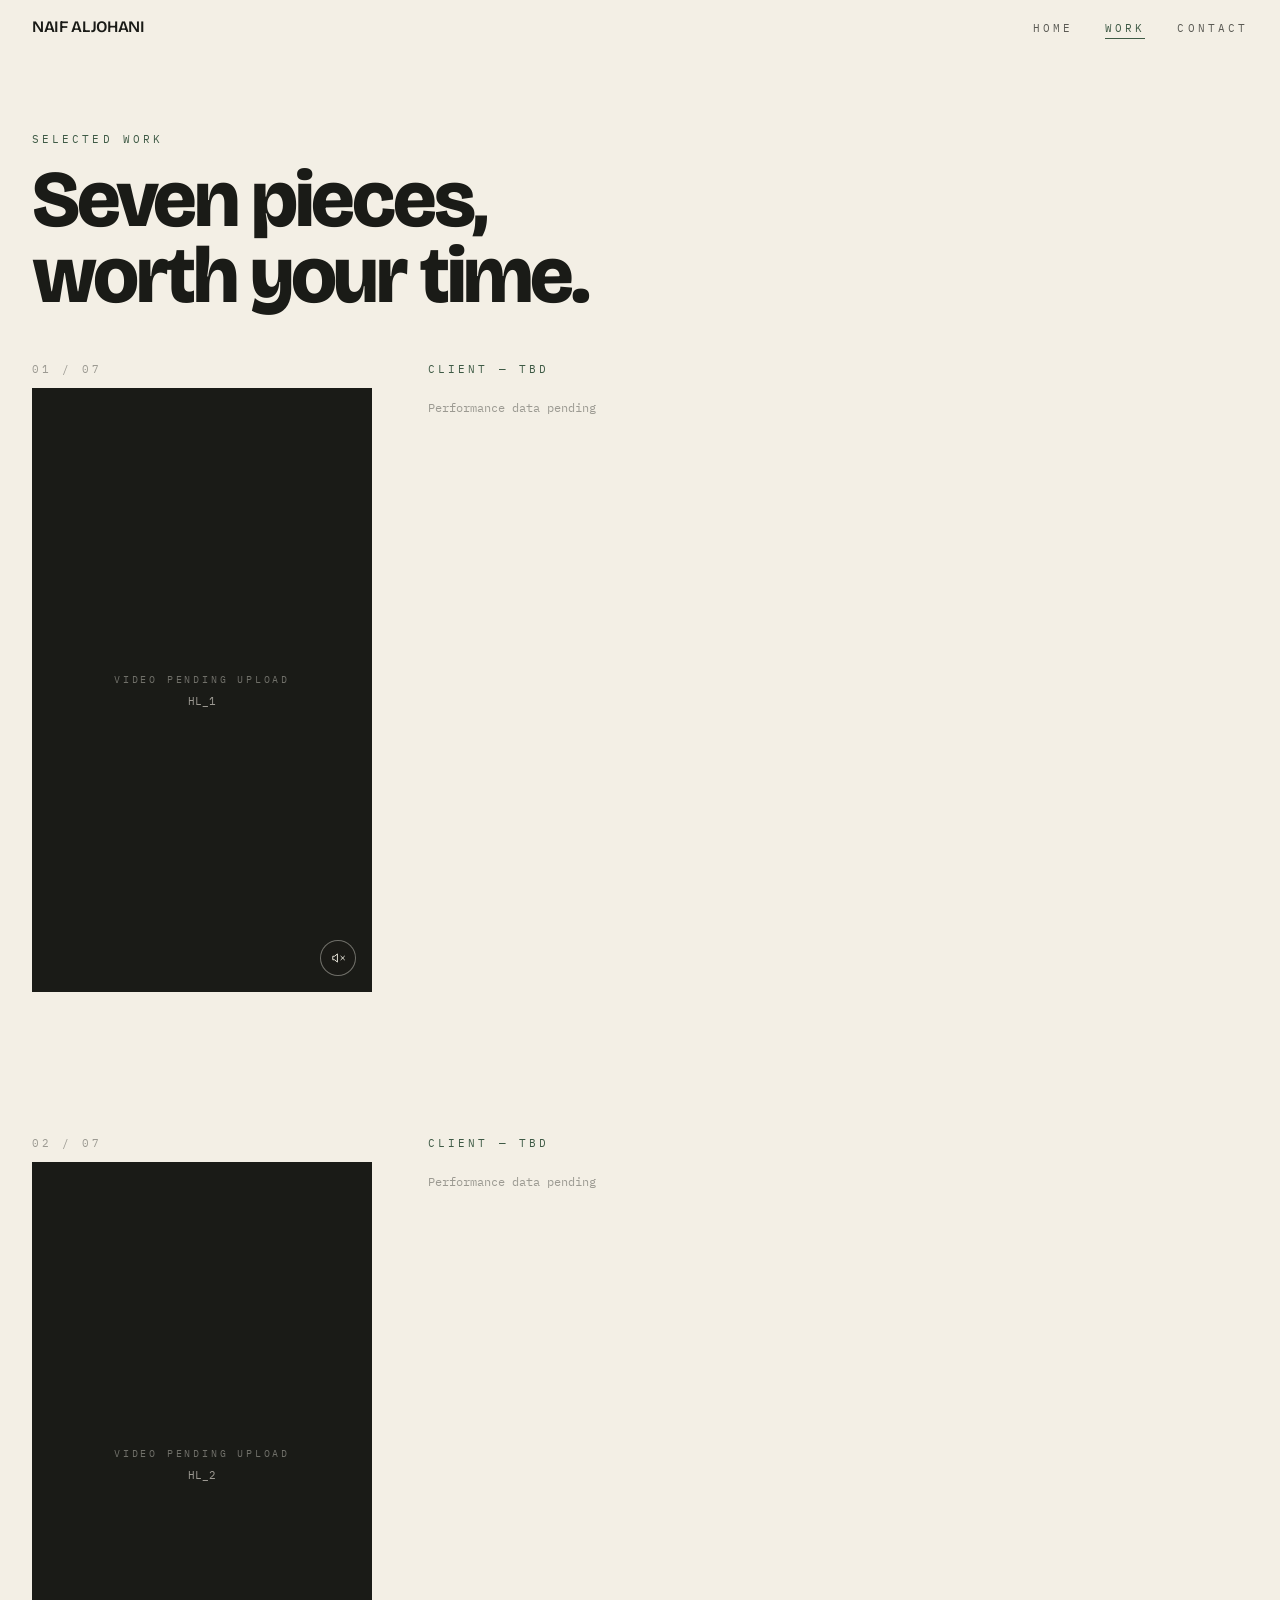
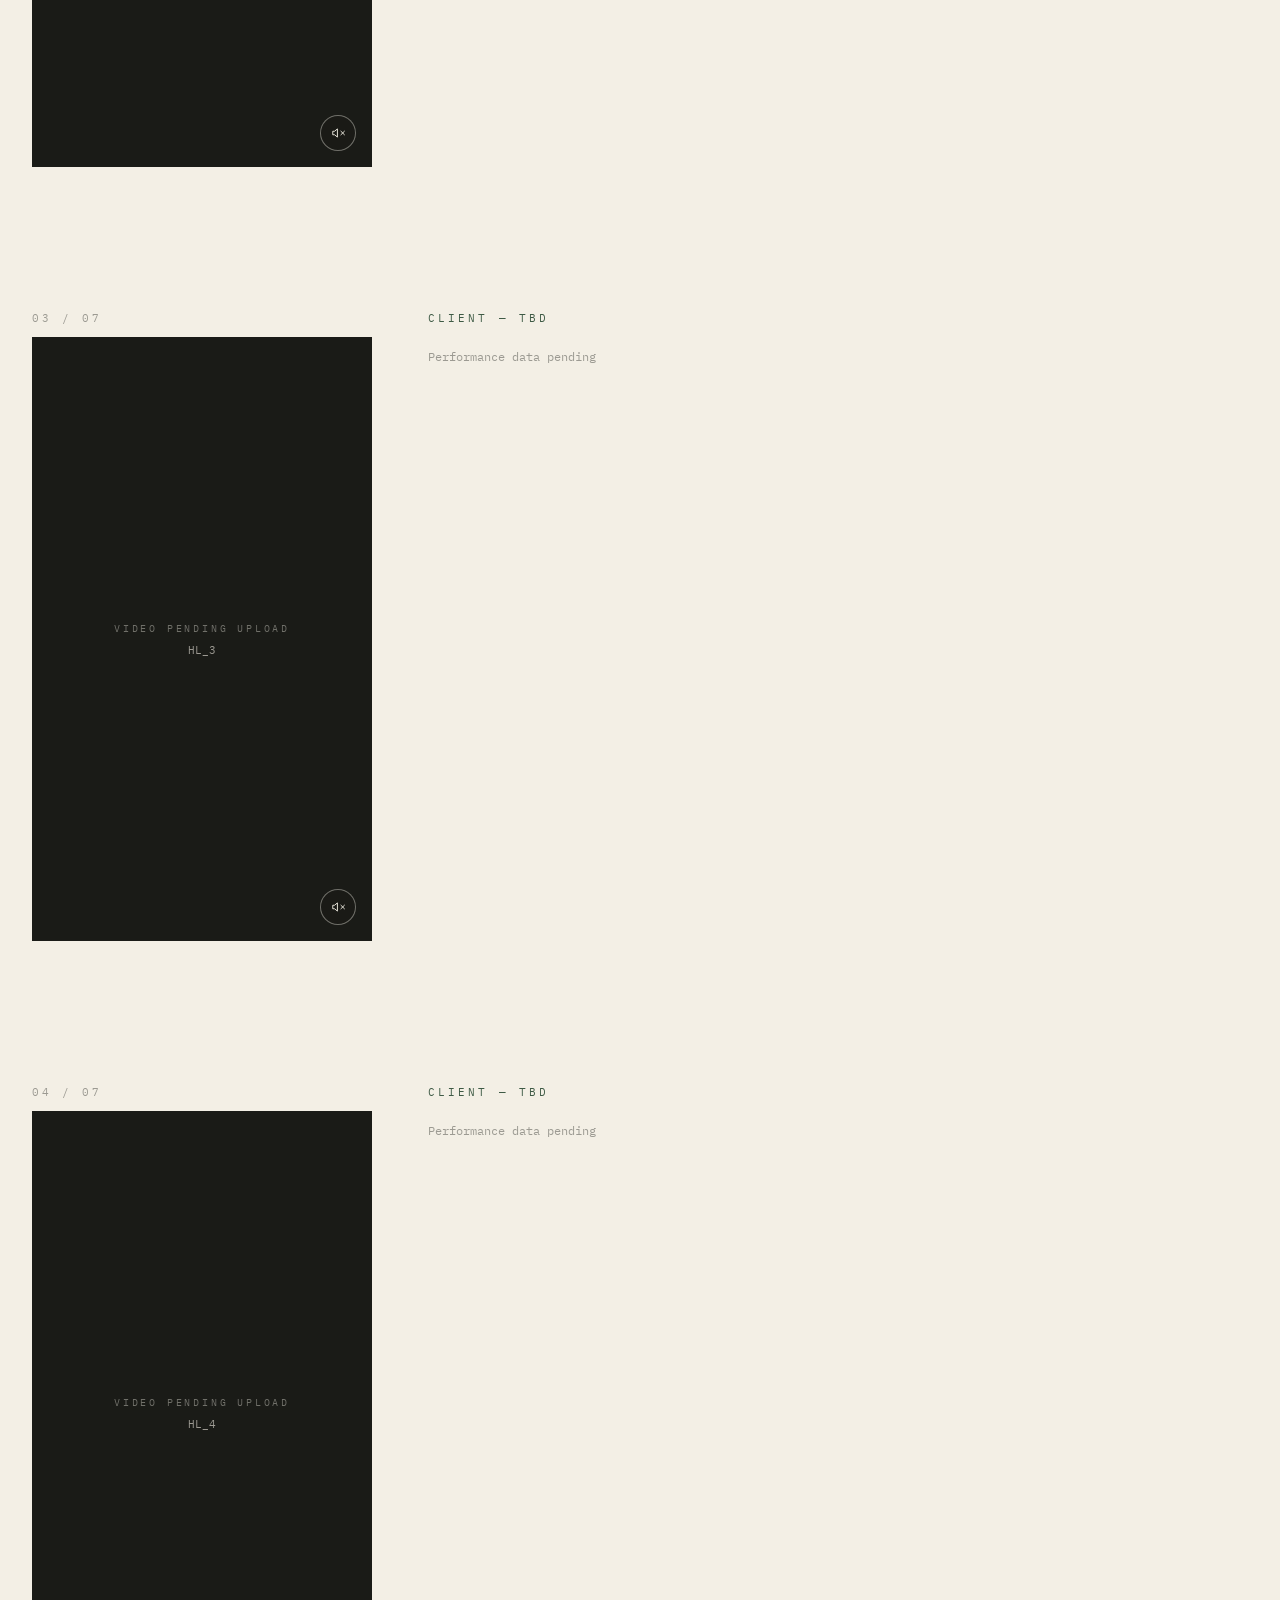
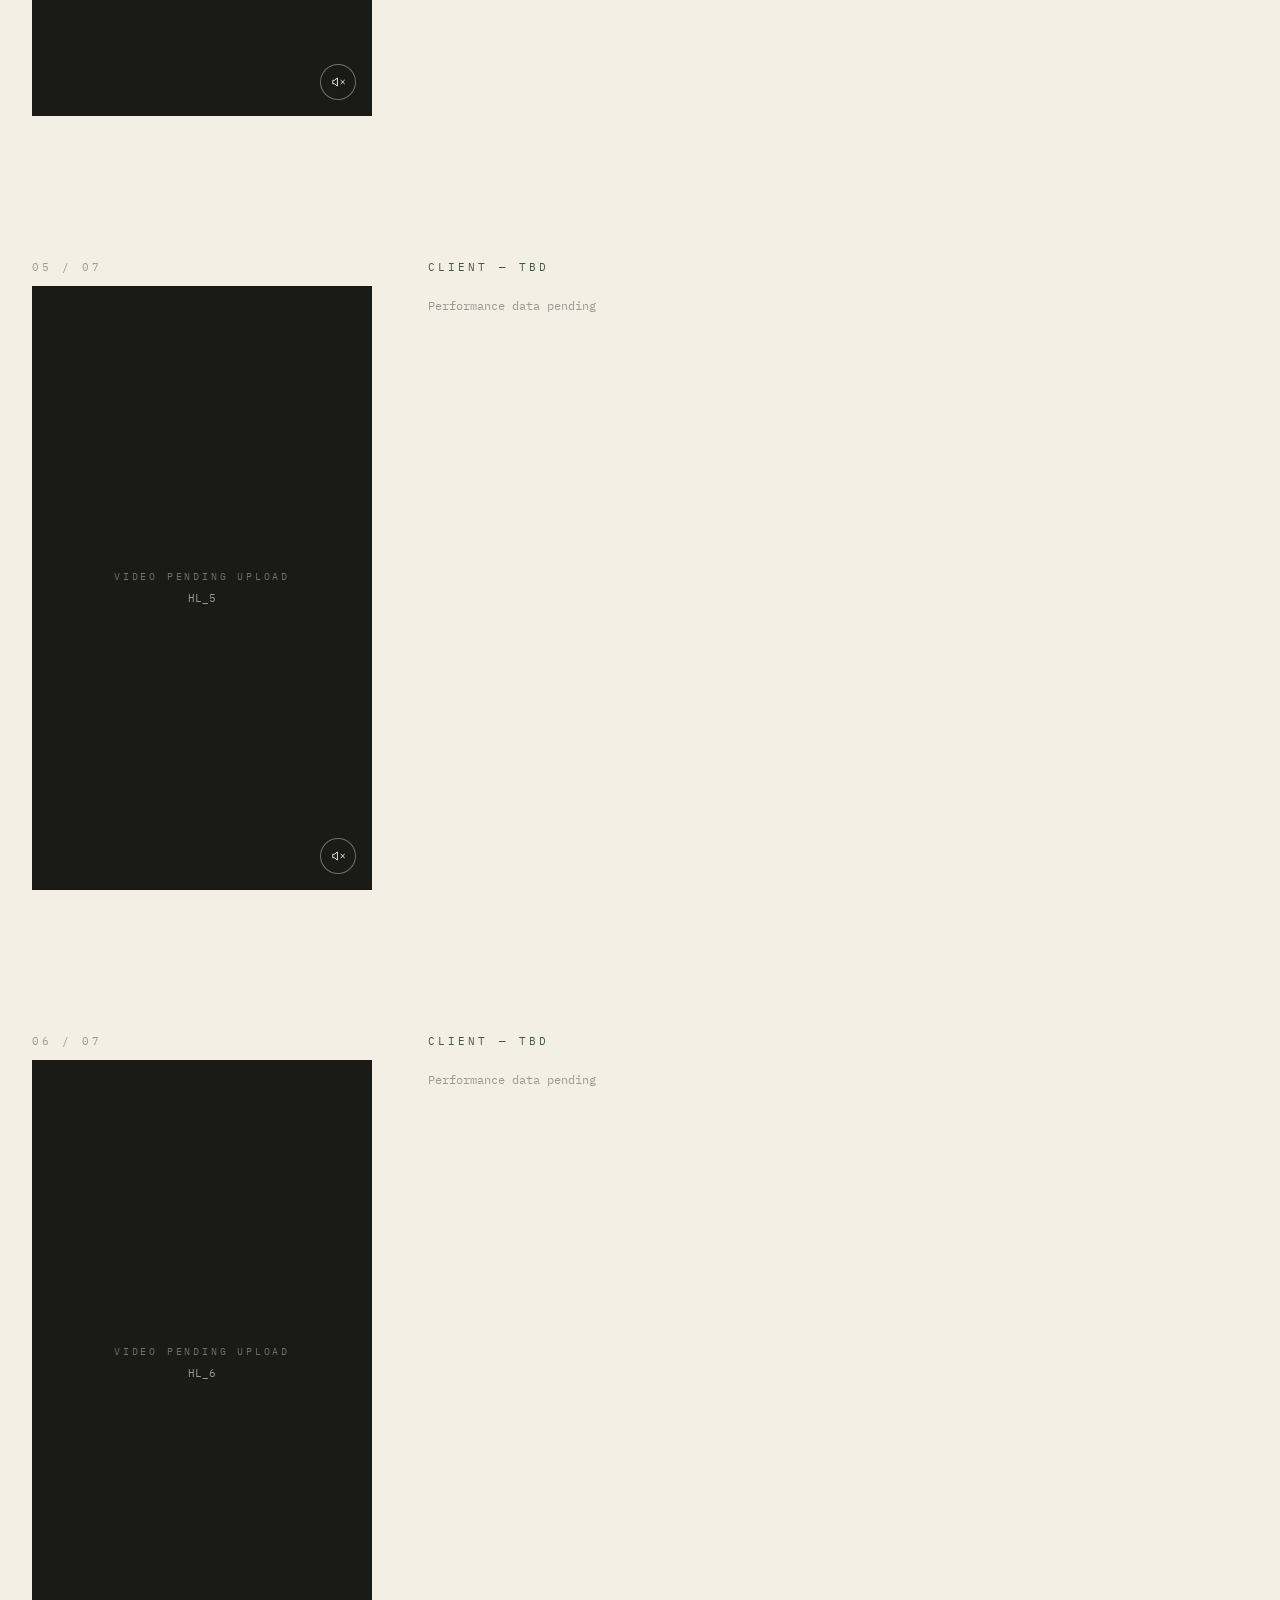
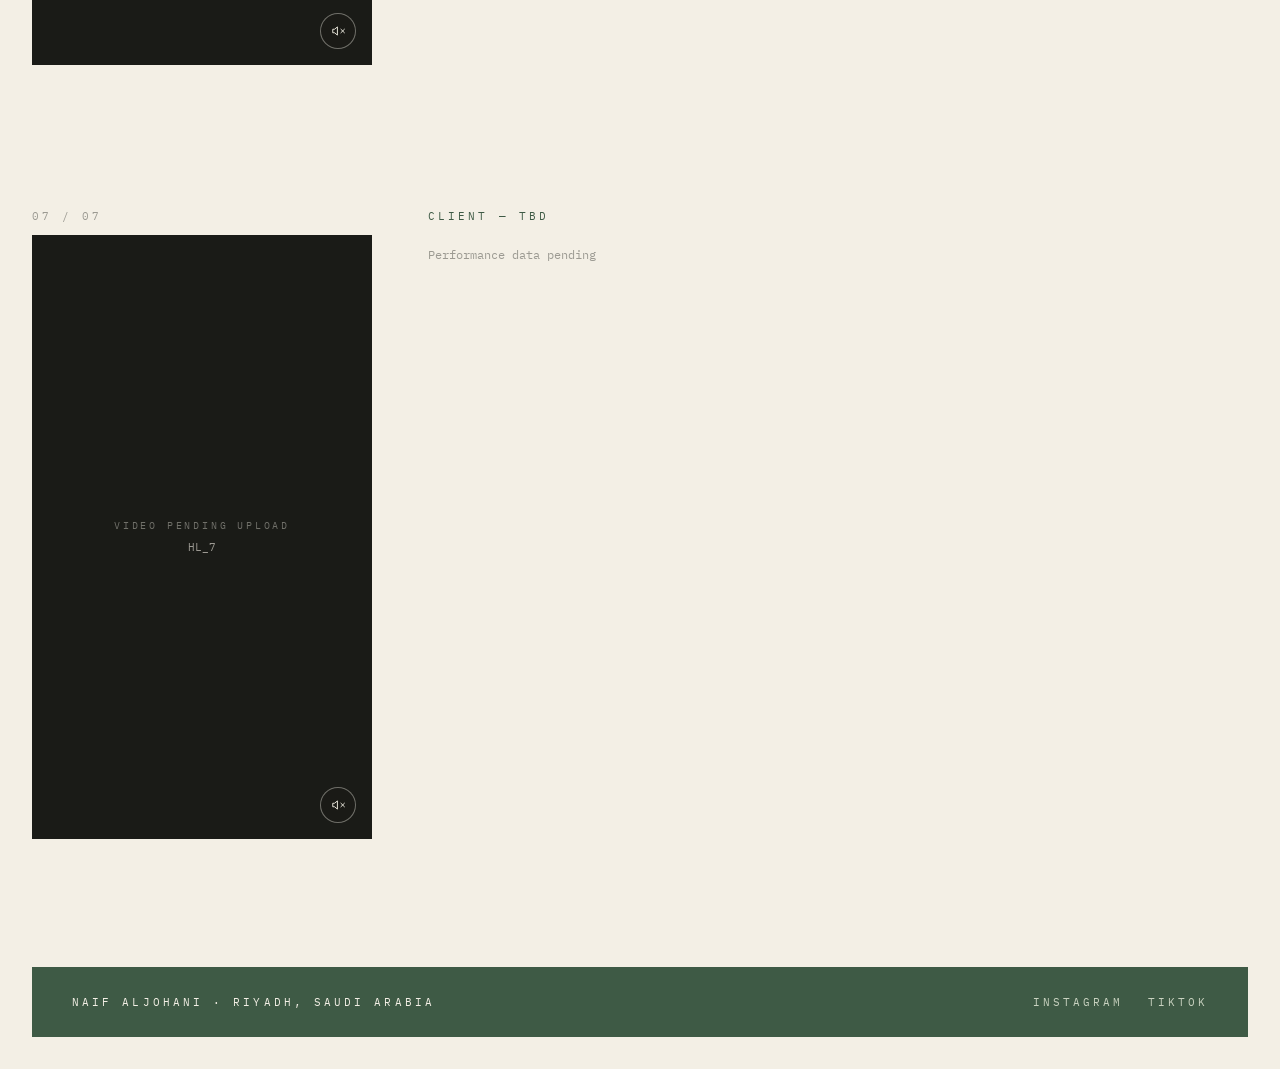
==== work.html @ fec6bc94 "Initial portfolio" ====
<!doctype html>
<html lang="en">
<head>
  <meta charset="UTF-8" />
  <meta name="viewport" content="width=device-width, initial-scale=1" />
  <title>Selected Work — Naif Aljohani</title>
  <meta name="description" content="Seven of Naif Aljohani's strongest pieces of content, presented one at a time." />

  <meta property="og:title" content="Selected Work — Naif Aljohani" />
  <meta property="og:description" content="Seven of Naif Aljohani's strongest pieces of content, presented one at a time." />
  <meta property="og:type" content="website" />

  <link rel="preconnect" href="https://fonts.googleapis.com" />
  <link rel="preconnect" href="https://fonts.gstatic.com" crossorigin />
  <link href="https://fonts.googleapis.com/css2?family=Bricolage+Grotesque:wght@500;600;700;800&family=Instrument+Sans:wght@400;500;600&family=IBM+Plex+Mono:wght@400;500&display=swap" rel="stylesheet" />

  <link rel="stylesheet" href="css/base.css" />
  <link rel="stylesheet" href="css/nav-footer.css" />
  <link rel="stylesheet" href="css/video-tile.css" />
  <link rel="stylesheet" href="css/pages.css" />
</head>
<body>
  <div id="navbar-root"></div>
  <main id="main"></main>
  <div id="footer-root"></div>

  <script type="module" src="js/pages/work.js"></script>
</body>
</html>
---- css/base.css ----
/* ======================================================
   DESIGN TOKENS
   Naif Alrefae — Content Creator Portfolio
   Warm off-white gallery, muted Saudi green accent,
   near-black type. Fonts are loaded via <link> tags in
   each HTML page's <head> (see index.html).
   ====================================================== */
:root {
  /* Color */
  --sand: #f3efe5;
  --sand-50: #fbfaf6;
  --sand-200: #e9e3d2;
  --sand-300: #dcd3ba;
  --ink: #1a1b17;
  --ink-soft: #4b4a42;
  --ink-faint: #8a8778;
  --palm: #3e5a45;
  --palm-deep: #233326;
  --palm-pale: #e4e7db;
  --palm-line: #c9d2c0;

  /* Type */
  --font-display: "Bricolage Grotesque", sans-serif;
  --font-body: "Instrument Sans", sans-serif;
  --font-mono: "IBM Plex Mono", monospace;

  /* Layout */
  --gallery-max: 1400px;
  --ease-cinematic: cubic-bezier(0.22, 1, 0.36, 1);
}

*,
*::before,
*::after {
  box-sizing: border-box;
}

html {
  scroll-behavior: smooth;
}

body {
  margin: 0;
  background-color: var(--sand);
  color: var(--ink);
  font-family: var(--font-body);
  -webkit-font-smoothing: antialiased;
  -moz-osx-font-smoothing: grayscale;
  overflow-x: hidden;
}

img,
video {
  max-width: 100%;
  display: block;
}

a {
  color: inherit;
  text-decoration: none;
}

button {
  font: inherit;
  color: inherit;
  background: none;
  border: none;
  cursor: pointer;
  padding: 0;
}

ul {
  list-style: none;
  margin: 0;
  padding: 0;
}

h1, h2, h3, p {
  margin: 0;
}

@media (prefers-reduced-motion: reduce) {
  html {
    scroll-behavior: auto;
  }
  *,
  *::before,
  *::after {
    animation-duration: 0.01ms !important;
    animation-iteration-count: 1 !important;
    transition-duration: 0.01ms !important;
    scroll-behavior: auto !important;
  }
}

/* Visible, deliberate focus states — never suppressed */
a:focus-visible,
button:focus-visible,
[tabindex]:focus-visible {
  outline: 2px solid var(--palm);
  outline-offset: 3px;
  border-radius: 2px;
}

.skip-link {
  position: absolute;
  left: -9999px;
  top: auto;
  z-index: 100;
  background: var(--ink);
  color: var(--sand);
  padding: 0.75rem 1.25rem;
  border-radius: 4px;
}
.skip-link:focus {
  left: 1rem;
  top: 1rem;
}

/* ------------------------------------------------------
   Layout primitives
   ------------------------------------------------------ */
.gallery {
  max-width: var(--gallery-max);
  margin-left: auto;
  margin-right: auto;
  padding-left: 1.25rem;
  padding-right: 1.25rem;
}
@media (min-width: 640px) {
  .gallery {
    padding-left: 2rem;
    padding-right: 2rem;
  }
}

.sr-only {
  position: absolute;
  width: 1px;
  height: 1px;
  padding: 0;
  margin: -1px;
  overflow: hidden;
  clip: rect(0, 0, 0, 0);
  white-space: nowrap;
  border: 0;
}

/* ------------------------------------------------------
   Typography helpers
   ------------------------------------------------------ */
.font-display {
  font-family: var(--font-display);
}
.font-mono {
  font-family: var(--font-mono);
}
.eyebrow {
  font-family: var(--font-mono);
  font-size: 11px;
  text-transform: uppercase;
  letter-spacing: 0.28em;
}
.text-palm {
  color: var(--palm);
}
.text-muted {
  color: rgba(26, 27, 23, 0.5);
}
.text-faint {
  color: rgba(26, 27, 23, 0.4);
}

/* ------------------------------------------------------
   Reveal-on-scroll utility (see js/reveal.js)
   ------------------------------------------------------ */
.reveal {
  opacity: 0;
  transform: translateY(16px);
  transition: opacity 900ms var(--ease-cinematic), transform 900ms var(--ease-cinematic);
}
.reveal.is-visible {
  opacity: 1;
  transform: translateY(0);
}
@media (prefers-reduced-motion: reduce) {
  .reveal {
    opacity: 1;
    transform: none;
  }
}

@keyframes fade-up {
  from { opacity: 0; transform: translateY(14px); }
  to { opacity: 1; transform: translateY(0); }
}
.fade-up {
  animation: fade-up 900ms var(--ease-cinematic) forwards;
}
---- css/nav-footer.css ----
/* ======================================================
   NAVBAR
   ====================================================== */
.navbar {
  position: sticky;
  top: 0;
  z-index: 50;
  background-color: transparent;
  transition: background-color 500ms ease, backdrop-filter 500ms ease;
}
.navbar.is-scrolled {
  background-color: rgba(243, 239, 229, 0.9);
  backdrop-filter: blur(6px);
}

.navbar__inner {
  display: flex;
  align-items: center;
  justify-content: space-between;
  padding-top: 1rem;
  padding-bottom: 1rem;
}

.navbar__mark {
  font-family: var(--font-display);
  font-weight: 600;
  font-size: 14px;
  letter-spacing: -0.02em;
  color: var(--ink);
}
@media (min-width: 640px) {
  .navbar__mark {
    font-size: 16px;
  }
}

.navbar__links {
  display: flex;
  align-items: center;
  gap: 1.25rem;
}
@media (min-width: 640px) {
  .navbar__links {
    gap: 2rem;
  }
}

.navbar__link {
  position: relative;
  font-family: var(--font-mono);
  font-size: 11px;
  text-transform: uppercase;
  letter-spacing: 0.28em;
  color: rgba(26, 27, 23, 0.7);
  padding-bottom: 4px;
  transition: color 300ms ease;
}
.navbar__link::after {
  content: "";
  position: absolute;
  left: 0;
  right: 100%;
  bottom: 0;
  height: 1.5px;
  background-color: var(--palm);
  transition: right 400ms var(--ease-cinematic);
}
.navbar__link:hover,
.navbar__link.is-active {
  color: var(--palm);
}
.navbar__link:hover::after,
.navbar__link.is-active::after {
  right: 0;
}

/* ======================================================
   FOOTER
   A deliberate green panel on every page, holding the
   name/location and the two social links.
   ====================================================== */
.footer {
  padding: 0 1.25rem 1.25rem;
}
@media (min-width: 640px) {
  .footer {
    padding: 0 2rem 2rem;
  }
}

.footer__panel {
  max-width: var(--gallery-max);
  margin: 0 auto;
  background-color: var(--palm);
  padding: 1.5rem 1.5rem;
}
@media (min-width: 640px) {
  .footer__panel {
    padding: 1.75rem 2.5rem;
  }
}

.footer__inner {
  display: flex;
  flex-direction: column;
  gap: 1rem;
}
@media (min-width: 640px) {
  .footer__inner {
    flex-direction: row;
    align-items: center;
    justify-content: space-between;
  }
}
.footer__meta {
  font-family: var(--font-mono);
  font-size: 11px;
  text-transform: uppercase;
  letter-spacing: 0.28em;
  color: var(--sand);
}
.footer__socials {
  display: flex;
  gap: 1.5rem;
}
.footer__socials a {
  font-family: var(--font-mono);
  font-size: 11px;
  text-transform: uppercase;
  letter-spacing: 0.28em;
  color: var(--palm-line);
  transition: color 300ms ease;
}
.footer__socials a:hover {
  color: var(--sand);
}
---- css/video-tile.css ----
/* ======================================================
   VIDEO PLAYER
   Vertical 9:16 tile used everywhere on the site.
   ====================================================== */
.video-tile {
  position: relative;
  overflow: hidden;
  background-color: var(--ink);
  aspect-ratio: 9 / 16;
  box-shadow: inset 0 0 0 0px var(--palm);
  transition: box-shadow 400ms ease;
}
@media (hover: hover) {
  .video-tile:hover {
    box-shadow: inset 0 0 0 1.5px var(--palm);
  }
}
.video-tile--square {
  aspect-ratio: 1 / 1;
}

.video-tile__media {
  width: 100%;
  height: 100%;
  object-fit: cover;
}

.video-tile__fallback {
  position: absolute;
  inset: 0;
  z-index: 5;
  display: flex;
  flex-direction: column;
  align-items: center;
  justify-content: center;
  gap: 0.5rem;
  background-color: var(--ink);
  padding: 0 1.5rem;
  text-align: center;
}
.video-tile__fallback--hidden {
  display: none;
}
.video-tile__fallback-status {
  font-family: var(--font-mono);
  font-size: 10px;
  text-transform: uppercase;
  letter-spacing: 0.28em;
  color: rgba(243, 239, 229, 0.4);
}
.video-tile__fallback-label {
  font-family: var(--font-mono);
  font-size: 11px;
  color: rgba(243, 239, 229, 0.6);
}

/* Signature motif — viewfinder brackets, shown on hover / when in view */
.video-tile__bracket {
  position: absolute;
  width: 18px;
  height: 18px;
  border-color: var(--palm);
  opacity: 0;
  transition: opacity 600ms var(--ease-cinematic);
  pointer-events: none;
  z-index: 20;
}
.video-tile__bracket--tl { top: 10px; left: 10px; border-top: 1.5px solid; border-left: 1.5px solid; }
.video-tile__bracket--bl { bottom: 10px; left: 10px; border-bottom: 1.5px solid; border-left: 1.5px solid; }
.video-tile__bracket--tr { top: 10px; right: 10px; border-top: 1.5px solid; border-right: 1.5px solid; }
.video-tile__bracket--br { bottom: 10px; right: 10px; border-bottom: 1.5px solid; border-right: 1.5px solid; }

.video-tile:hover .video-tile__bracket,
.video-tile.is-visible .video-tile__bracket {
  opacity: 1;
}

.video-tile__sound {
  position: absolute;
  bottom: 1rem;
  right: 1rem;
  z-index: 30;
  display: flex;
  align-items: center;
  justify-content: center;
  width: 36px;
  height: 36px;
  border-radius: 50%;
  border: 1px solid rgba(243, 239, 229, 0.4);
  background-color: rgba(26, 27, 23, 0.5);
  color: var(--sand);
  backdrop-filter: blur(2px);
  transition: border-color 300ms ease;
}
.video-tile__sound:hover {
  border-color: var(--sand);
}
---- css/pages.css ----
/* ======================================================
   PAGE HEADER (shared: Selected Work / Client pages)
   ====================================================== */
.page-header {
  padding-top: 3.5rem;
  padding-bottom: 2rem;
}
@media (min-width: 640px) {
  .page-header {
    padding-top: 5rem;
  }
}
.page-header__eyebrow {
  font-family: var(--font-mono);
  font-size: 11px;
  text-transform: uppercase;
  letter-spacing: 0.28em;
  color: var(--palm);
}
.page-header__title {
  margin-top: 1rem;
  font-family: var(--font-display);
  font-weight: 800;
  line-height: 0.95;
  letter-spacing: -0.04em;
  color: var(--ink);
  font-size: clamp(2.25rem, 7vw, 5rem);
}

/* ======================================================
   HIGHLIGHT FEED (Selected Work)
   ====================================================== */
.highlight-feed {
  display: flex;
  flex-direction: column;
  gap: 6rem;
  padding-top: 1rem;
  padding-bottom: 6rem;
}
@media (min-width: 640px) {
  .highlight-feed {
    gap: 9rem;
    padding-bottom: 8rem;
  }
}

.highlight {
  display: flex;
  flex-direction: column;
  align-items: center;
  gap: 2rem;
}
@media (min-width: 640px) {
  .highlight {
    flex-direction: row;
    align-items: flex-start;
    gap: 3.5rem;
  }
}

.highlight__video-col {
  width: 100%;
  max-width: 340px;
  flex-shrink: 0;
}
@media (min-width: 640px) {
  .highlight__video-col {
    width: 340px;
  }
}
.highlight__index {
  margin-bottom: 0.75rem;
  font-family: var(--font-mono);
  font-size: 11px;
  text-transform: uppercase;
  letter-spacing: 0.28em;
  color: rgba(26, 27, 23, 0.4);
}
.highlight__stats-col {
  width: 100%;
}
@media (min-width: 640px) {
  .highlight__stats-col {
    padding-top: 2.25rem;
  }
}

/* ======================================================
   PERFORMANCE STATS
   ====================================================== */
.stats {
  display: flex;
  flex-direction: column;
  gap: 1.5rem;
}
.stats__client {
  font-family: var(--font-mono);
  font-size: 11px;
  text-transform: uppercase;
  letter-spacing: 0.28em;
  color: var(--palm);
}
.stats__client-arabic {
  margin-top: 0.2rem;
  font-family: var(--font-body);
  font-size: 13px;
  color: rgba(26, 27, 23, 0.45);
  direction: rtl;
}
.stats__platform {
  margin-top: 0.25rem;
  font-family: var(--font-mono);
  font-size: 11px;
  text-transform: uppercase;
  letter-spacing: 0.28em;
  color: rgba(26, 27, 23, 0.5);
}
.stats__grid {
  display: grid;
  grid-template-columns: repeat(3, 1fr);
  gap: 1rem;
}
@media (min-width: 640px) {
  .stats__grid {
    gap: 1.5rem;
  }
}
.stats__label {
  font-family: var(--font-mono);
  font-size: 10px;
  text-transform: uppercase;
  letter-spacing: 0.28em;
  color: var(--palm);
}
.stats__value {
  margin-top: 0.25rem;
  font-family: var(--font-display);
  font-weight: 700;
  color: var(--ink);
  font-size: 1.25rem;
}
@media (min-width: 640px) {
  .stats__value {
    font-size: 1.5rem;
  }
}
.stats__pending {
  font-family: var(--font-mono);
  font-size: 12px;
  color: rgba(26, 27, 23, 0.4);
}
.stats__watch {
  display: inline-flex;
  width: fit-content;
  align-items: center;
  gap: 0.5rem;
  border-bottom: 1px solid var(--palm);
  padding-bottom: 0.25rem;
  font-family: var(--font-mono);
  font-size: 12px;
  text-transform: uppercase;
  letter-spacing: 0.28em;
  color: var(--palm);
  transition: color 300ms ease;
}
.stats__watch:hover {
  color: var(--palm-deep);
}

/* ======================================================
   CLIENT PAGE
   ====================================================== */
.client-crumbs {
  display: flex;
  flex-wrap: wrap;
  align-items: center;
  column-gap: 1.5rem;
  row-gap: 0.5rem;
  padding-top: 2rem;
}
@media (min-width: 640px) {
  .client-crumbs {
    padding-top: 3rem;
  }
}
.client-crumbs a {
  font-family: var(--font-mono);
  font-size: 11px;
  text-transform: uppercase;
  letter-spacing: 0.28em;
  color: rgba(26, 27, 23, 0.5);
  transition: color 300ms ease;
}
.client-crumbs a:hover {
  color: var(--palm);
}

.client-header {
  padding-top: 1.5rem;
  padding-bottom: 2.5rem;
}
.client-header__code {
  font-family: var(--font-mono);
  font-size: 11px;
  text-transform: uppercase;
  letter-spacing: 0.28em;
  color: var(--palm);
}
.client-header__name {
  margin-top: 0.75rem;
  font-family: var(--font-display);
  font-weight: 800;
  text-transform: uppercase;
  line-height: 0.95;
  letter-spacing: -0.04em;
  color: var(--ink);
  font-size: clamp(1.9rem, 6vw, 4rem);
}
.client-header__arabic {
  margin-top: 0.5rem;
  font-family: var(--font-body);
  color: rgba(26, 27, 23, 0.5);
  font-size: 1rem;
  direction: rtl;
}
@media (min-width: 640px) {
  .client-header__arabic {
    font-size: 1.125rem;
  }
}

.client-featured {
  display: flex;
  flex-direction: column;
  align-items: flex-start;
  gap: 2rem;
  padding-bottom: 4rem;
}
@media (min-width: 640px) {
  .client-featured {
    flex-direction: row;
    gap: 3.5rem;
    padding-bottom: 6rem;
  }
}
.client-featured__video {
  width: 100%;
  max-width: 380px;
  flex-shrink: 0;
}
@media (min-width: 640px) {
  .client-featured__video {
    width: 380px;
  }
}
.client-featured__stats {
  width: 100%;
  padding-top: 0.5rem;
}
@media (min-width: 640px) {
  .client-featured__stats {
    padding-top: 1.5rem;
  }
}

.client-gallery-section {
  padding-bottom: 5rem;
}
@media (min-width: 640px) {
  .client-gallery-section {
    padding-bottom: 7rem;
  }
}
.client-gallery-section__label {
  margin-bottom: 1.5rem;
  font-family: var(--font-mono);
  font-size: 11px;
  text-transform: uppercase;
  letter-spacing: 0.28em;
  color: var(--palm);
}
@media (min-width: 640px) {
  .client-gallery-section__label {
    margin-bottom: 2rem;
  }
}

.video-gallery {
  display: grid;
  grid-template-columns: repeat(2, 1fr);
  gap: 0.625rem;
}
@media (min-width: 640px) {
  .video-gallery {
    grid-template-columns: repeat(3, 1fr);
    gap: 1rem;
  }
}
@media (min-width: 1024px) {
  .video-gallery {
    grid-template-columns: repeat(4, 1fr);
  }
}

.client-pager {
  border-top: 1px solid rgba(62, 90, 69, 0.4);
}
.client-pager__inner {
  display: flex;
  align-items: center;
  justify-content: space-between;
  padding-top: 2rem;
  padding-bottom: 2rem;
}
.client-pager a {
  font-family: var(--font-mono);
  font-size: 11px;
  text-transform: uppercase;
  letter-spacing: 0.28em;
  color: rgba(26, 27, 23, 0.6);
  transition: color 300ms ease;
}
.client-pager a:hover {
  color: var(--palm);
}

/* ======================================================
   CONTACT PAGE
   ====================================================== */
.contact-page {
  padding-top: 4rem;
  padding-bottom: 6rem;
}
@media (min-width: 640px) {
  .contact-page {
    padding-top: 6rem;
  }
}
.contact-page__title {
  font-family: var(--font-display);
  font-weight: 800;
  line-height: 0.95;
  letter-spacing: -0.04em;
  color: var(--ink);
  font-size: clamp(2.5rem, 8vw, 6rem);
}
/* ======================================================
   CONTACT PANEL — large green block containing Naif's
   name and the individually-boxed contact methods.
   ====================================================== */
.contact-panel {
  margin-top: 2.5rem;
  background-color: var(--palm);
  padding: 2rem 1.25rem 1.75rem;
}
@media (min-width: 640px) {
  .contact-panel {
    margin-top: 3.5rem;
    padding: 3.5rem 3rem 3rem;
  }
}

.contact-panel__name {
  font-family: var(--font-display);
  font-weight: 800;
  letter-spacing: -0.01em;
  line-height: 1;
  color: var(--sand);
  font-size: clamp(1.5rem, 5vw, 2.5rem);
}

.contact-panel__meta {
  margin-top: 0.6rem;
  font-family: var(--font-mono);
  font-size: 11px;
  text-transform: uppercase;
  letter-spacing: 0.28em;
  color: var(--palm-line);
}

.contact-panel__boxes {
  margin-top: 2rem;
  display: grid;
  grid-template-columns: 1fr;
  gap: 0.75rem;
}
@media (min-width: 640px) {
  .contact-panel__boxes {
    grid-template-columns: 1fr 1fr;
    gap: 1rem;
    margin-top: 2.5rem;
  }
}

.contact-box {
  display: flex;
  align-items: center;
  justify-content: space-between;
  gap: 1rem;
  min-height: 64px;
  padding: 1.15rem 1.25rem;
  background-color: var(--sand-50);
  color: var(--ink);
  transition: background-color 300ms ease, transform 300ms var(--ease-cinematic);
}
@media (hover: hover) {
  .contact-box:hover {
    background-color: var(--sand);
    transform: translateY(-2px);
  }
}
.contact-box:active {
  transform: translateY(0);
}

.contact-box__label {
  font-family: var(--font-display);
  font-weight: 600;
  font-size: 1.05rem;
}
@media (min-width: 640px) {
  .contact-box__label {
    font-size: 1.15rem;
  }
}

.contact-box__icon {
  flex-shrink: 0;
  display: flex;
  align-items: center;
  justify-content: center;
  color: var(--palm);
  transition: transform 400ms var(--ease-cinematic);
}
.contact-box:hover .contact-box__icon {
  transform: translateX(3px);
}
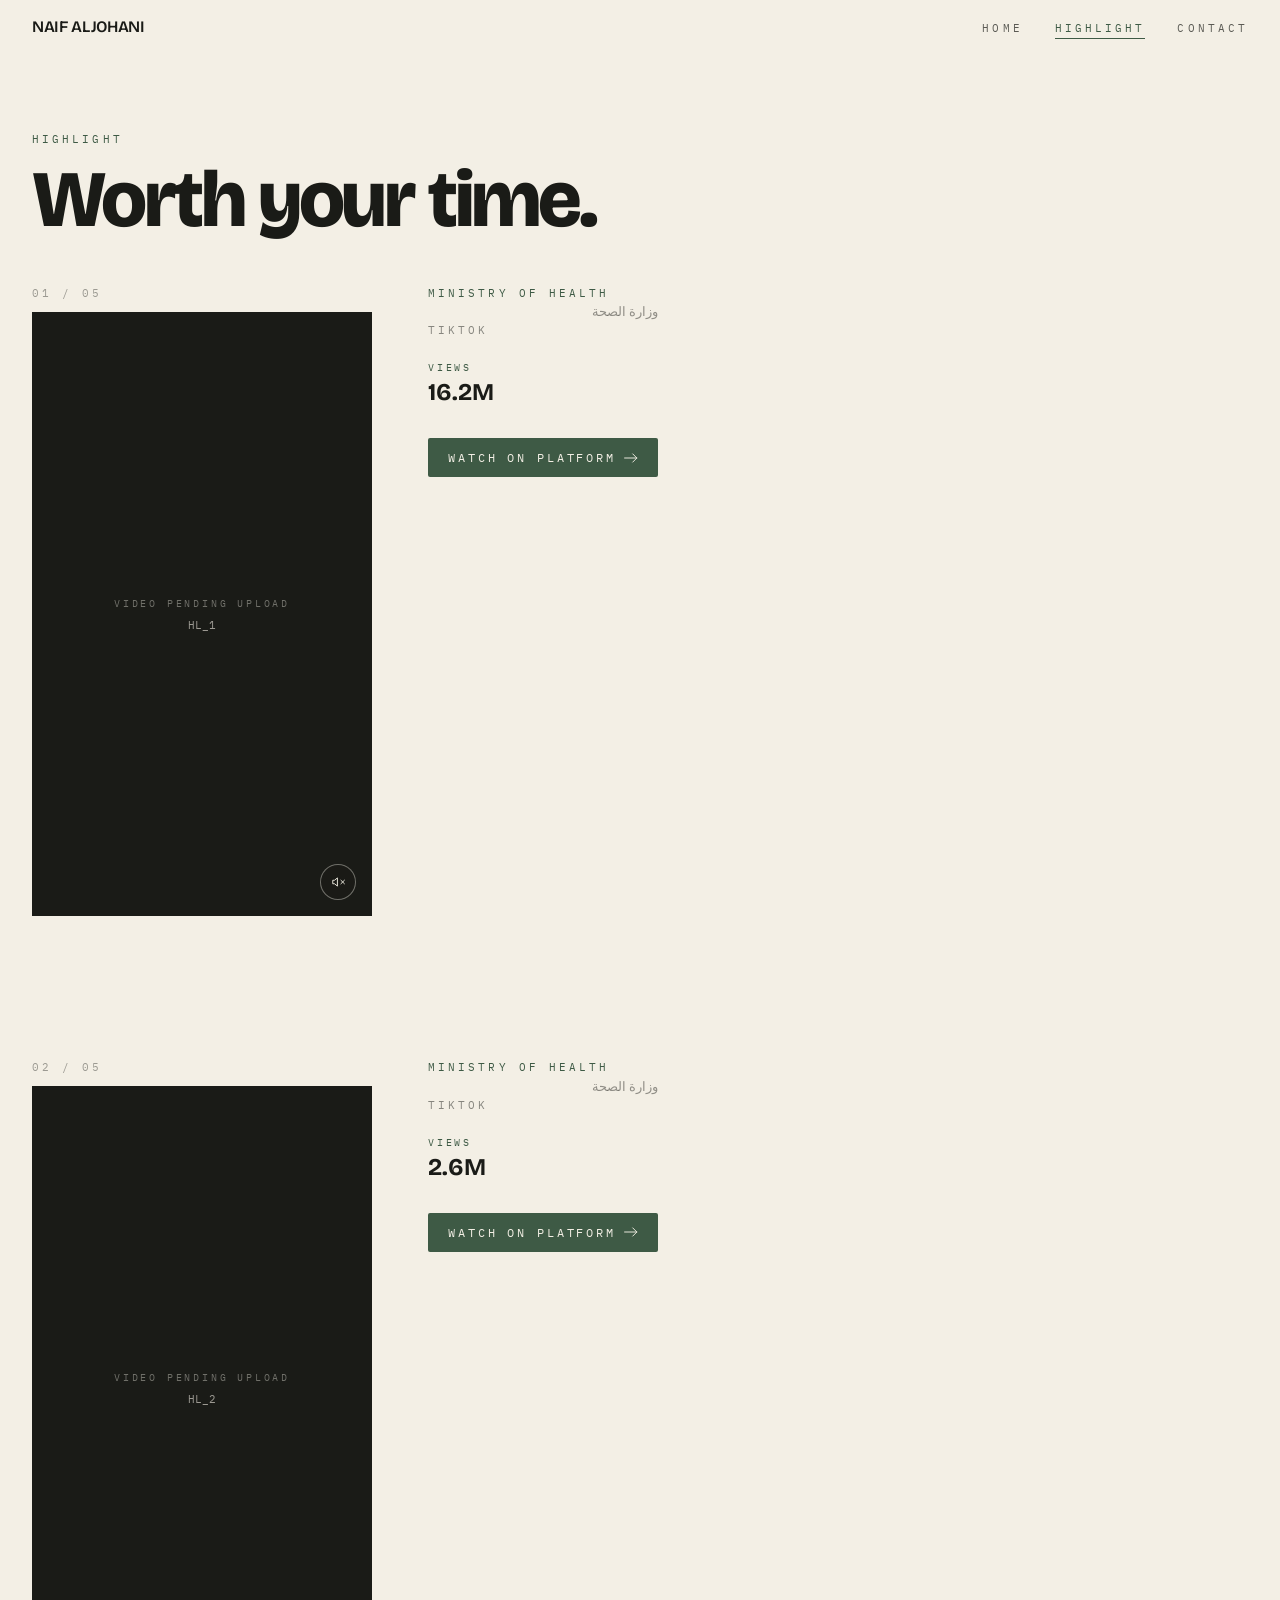
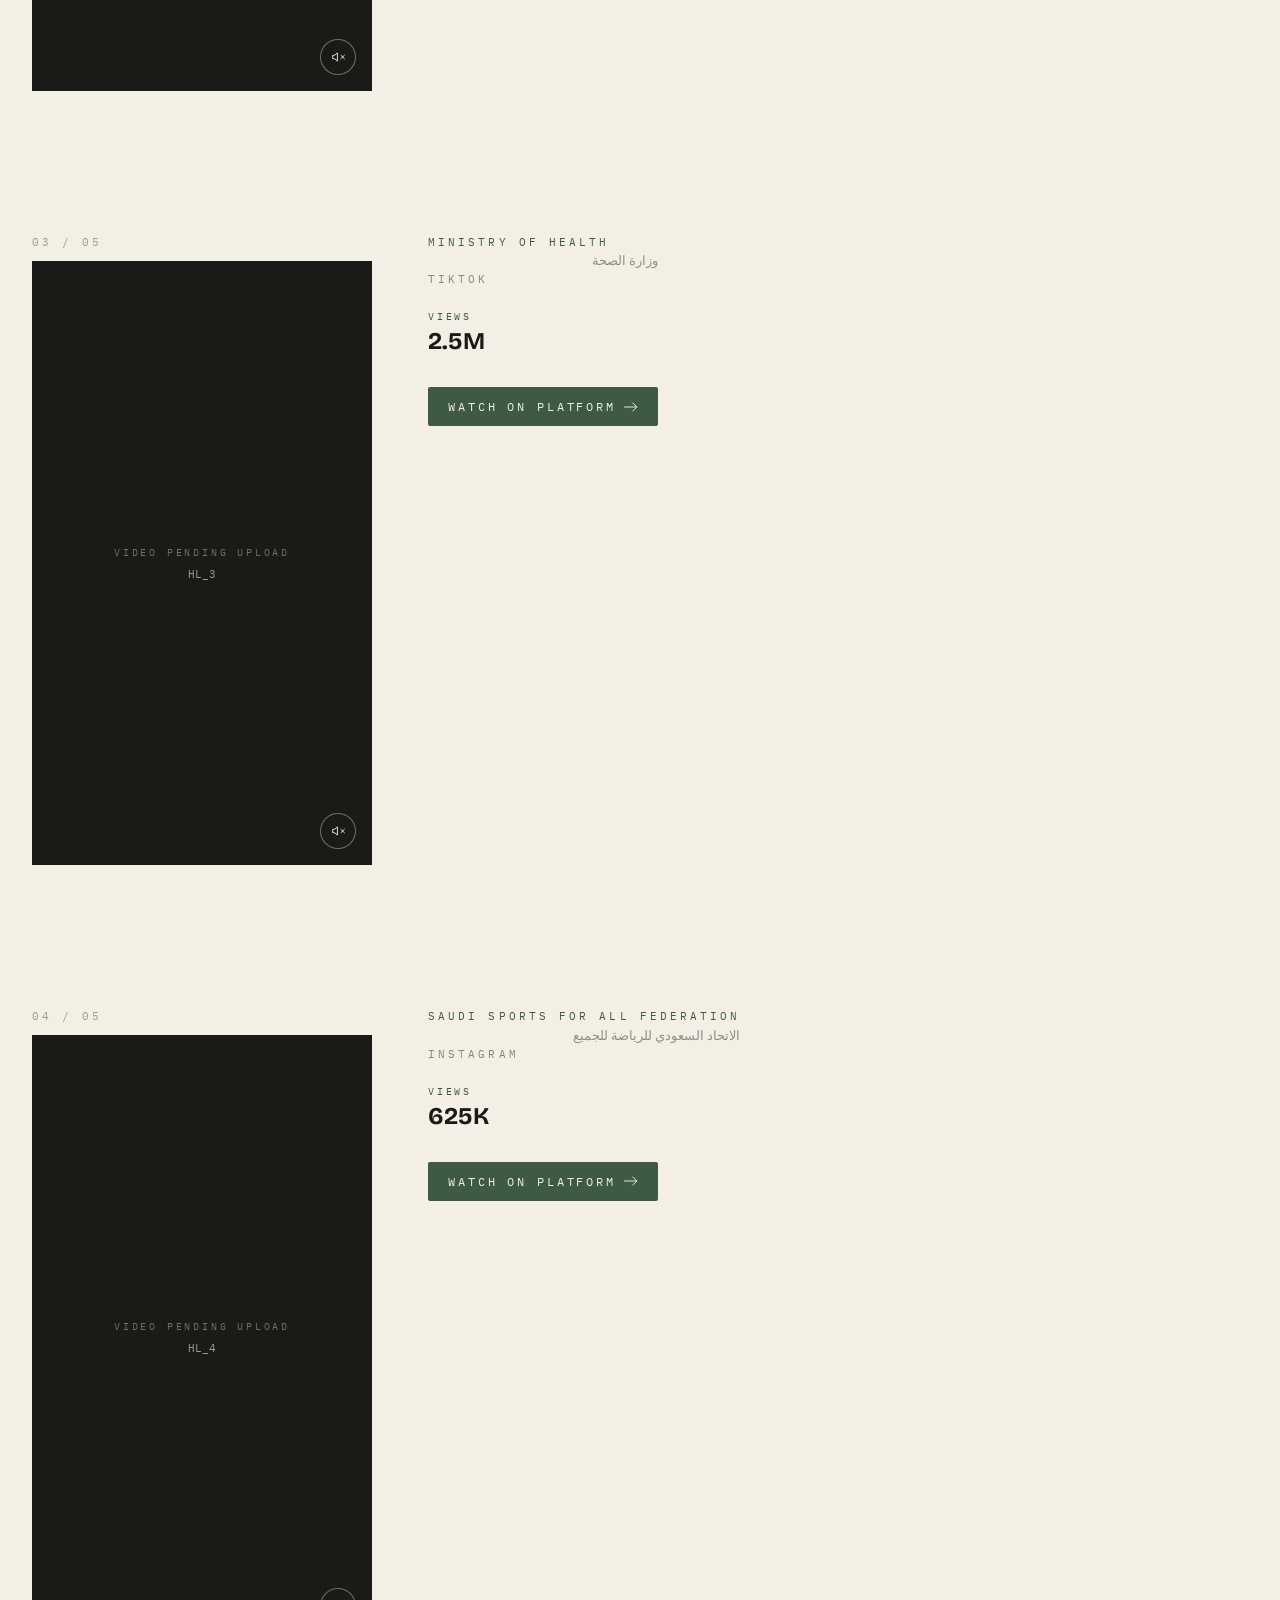
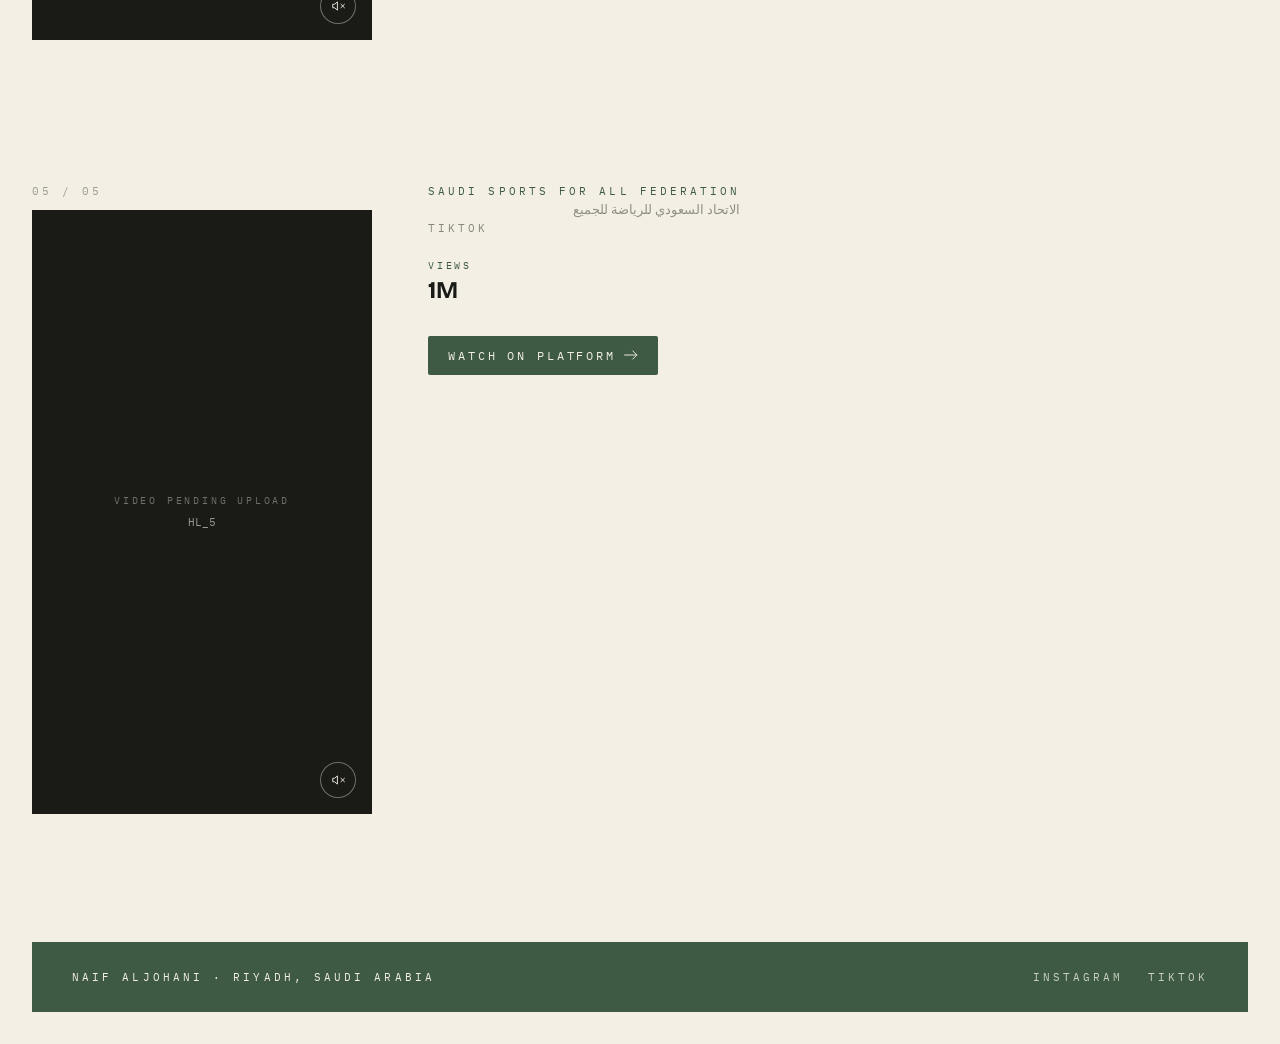
==== commit 08044d20: "Update 12  portfolio changes and added all the videos" ====
--- a/work.html
+++ b/work.html
@@ -3,11 +3,11 @@
 <head>
   <meta charset="UTF-8" />
   <meta name="viewport" content="width=device-width, initial-scale=1" />
-  <title>Selected Work — Naif Aljohani</title>
-  <meta name="description" content="Seven of Naif Aljohani's strongest pieces of content, presented one at a time." />
+  <title>Highlight — Naif Aljohani</title>
+  <meta name="description" content="A curated selection of Naif Aljohani's strongest pieces of content, presented one at a time." />
 
-  <meta property="og:title" content="Selected Work — Naif Aljohani" />
-  <meta property="og:description" content="Seven of Naif Aljohani's strongest pieces of content, presented one at a time." />
+  <meta property="og:title" content="Highlight — Naif Aljohani" />
+  <meta property="og:description" content="A curated selection of Naif Aljohani's strongest pieces of content, presented one at a time." />
   <meta property="og:type" content="website" />
 
   <link rel="preconnect" href="https://fonts.googleapis.com" />
--- a/css/nav-footer.css
+++ b/css/nav-footer.css
@@ -6,11 +6,14 @@
   top: 0;
   z-index: 50;
   background-color: transparent;
-  transition: background-color 500ms ease, backdrop-filter 500ms ease;
+  transition: background-color 500ms ease, backdrop-filter 500ms ease, transform 400ms var(--ease-cinematic);
 }
 .navbar.is-scrolled {
   background-color: rgba(243, 239, 229, 0.9);
   backdrop-filter: blur(6px);
+}
+.navbar.is-hidden {
+  transform: translateY(-100%);
 }
 
 .navbar__inner {
--- a/css/video-tile.css
+++ b/css/video-tile.css
@@ -23,6 +23,7 @@
   width: 100%;
   height: 100%;
   object-fit: cover;
+  cursor: pointer;
 }
 
 .video-tile__fallback {
--- a/css/pages.css
+++ b/css/pages.css
@@ -117,7 +117,7 @@
 }
 .stats__grid {
   display: grid;
-  grid-template-columns: repeat(3, 1fr);
+  grid-template-columns: repeat(auto-fit, minmax(80px, max-content));
   gap: 1rem;
 }
 @media (min-width: 640px) {
@@ -149,22 +149,25 @@
   font-size: 12px;
   color: rgba(26, 27, 23, 0.4);
 }
-.stats__watch {
+.watch-button {
   display: inline-flex;
   width: fit-content;
   align-items: center;
   gap: 0.5rem;
-  border-bottom: 1px solid var(--palm);
-  padding-bottom: 0.25rem;
+  margin-top: 0.5rem;
+  padding: 0.75rem 1.25rem;
+  background-color: var(--palm);
+  border-radius: 2px;
   font-family: var(--font-mono);
   font-size: 12px;
   text-transform: uppercase;
-  letter-spacing: 0.28em;
-  color: var(--palm);
-  transition: color 300ms ease;
-}
-.stats__watch:hover {
-  color: var(--palm-deep);
+  letter-spacing: 0.24em;
+  color: var(--sand);
+  transition: background-color 300ms ease, transform 300ms var(--ease-cinematic);
+}
+.watch-button:hover {
+  background-color: var(--palm-deep);
+  transform: translateX(2px);
 }
 
 /* ======================================================
